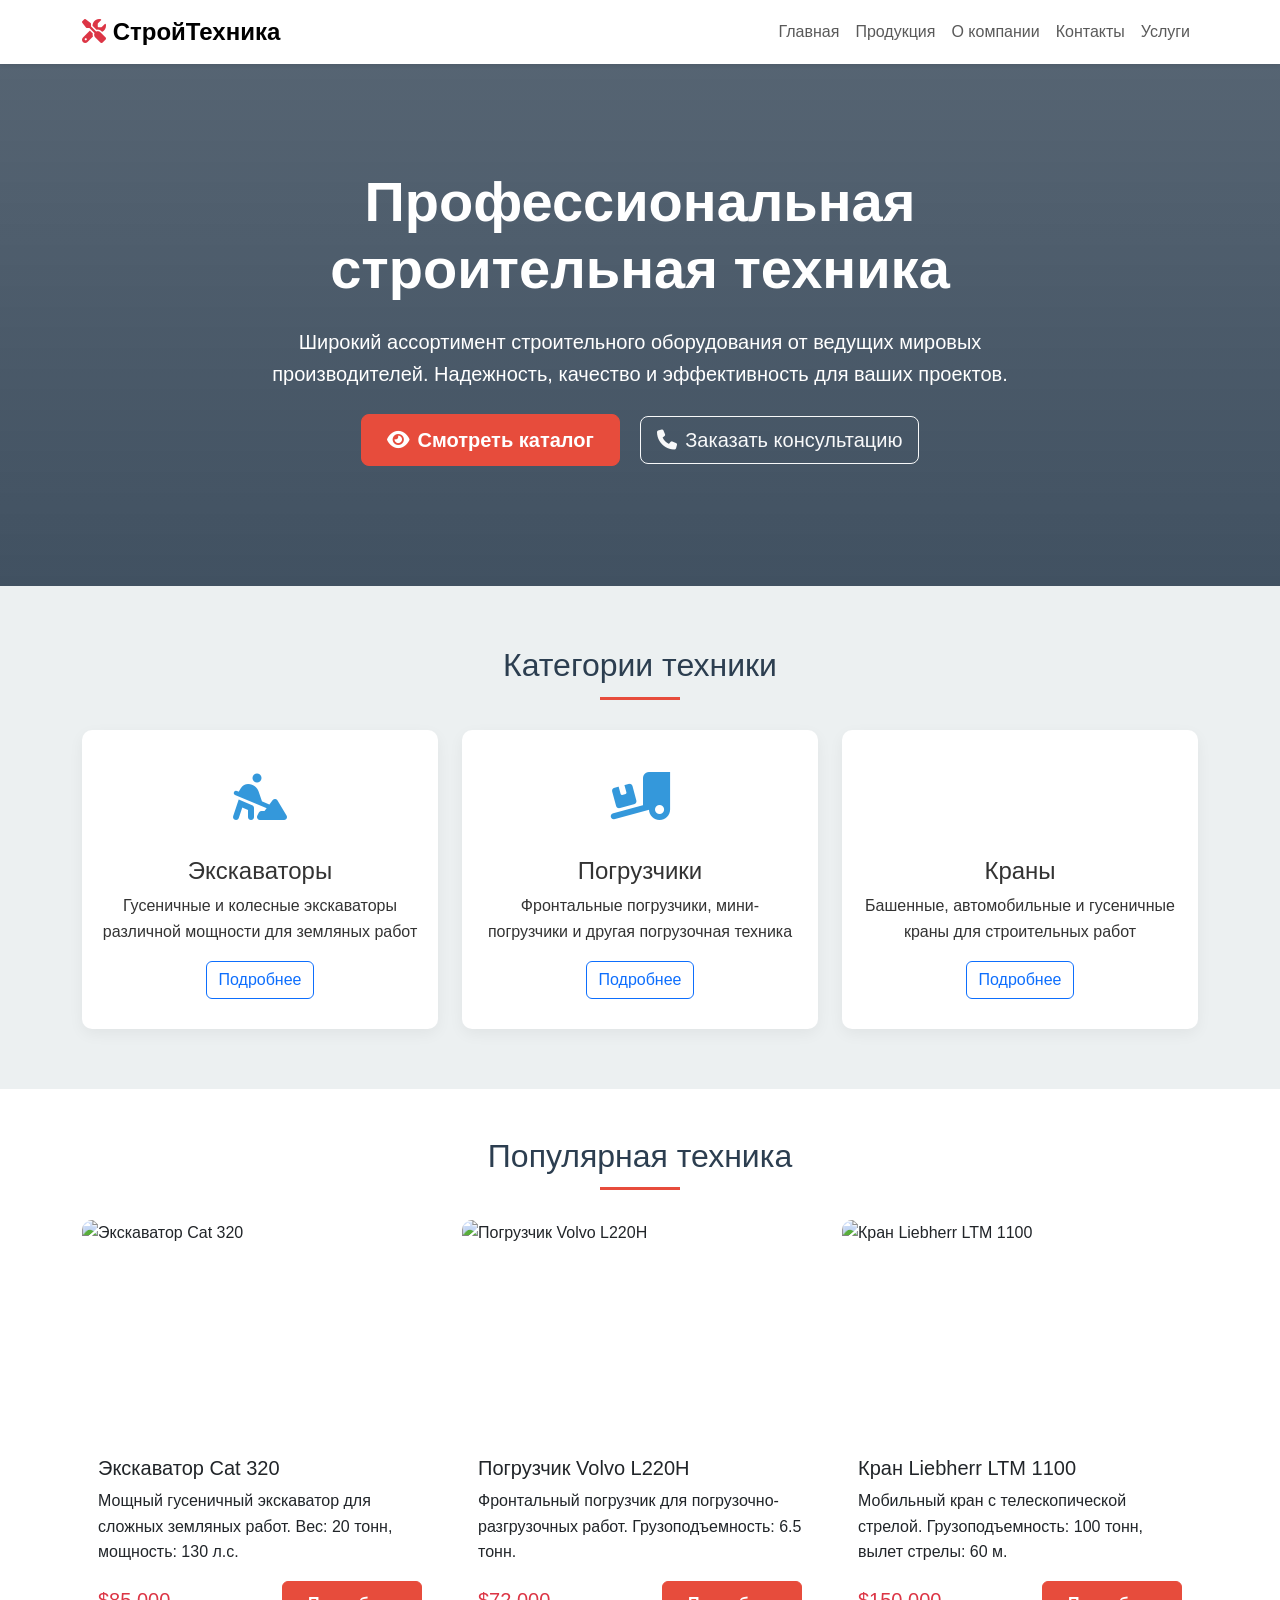
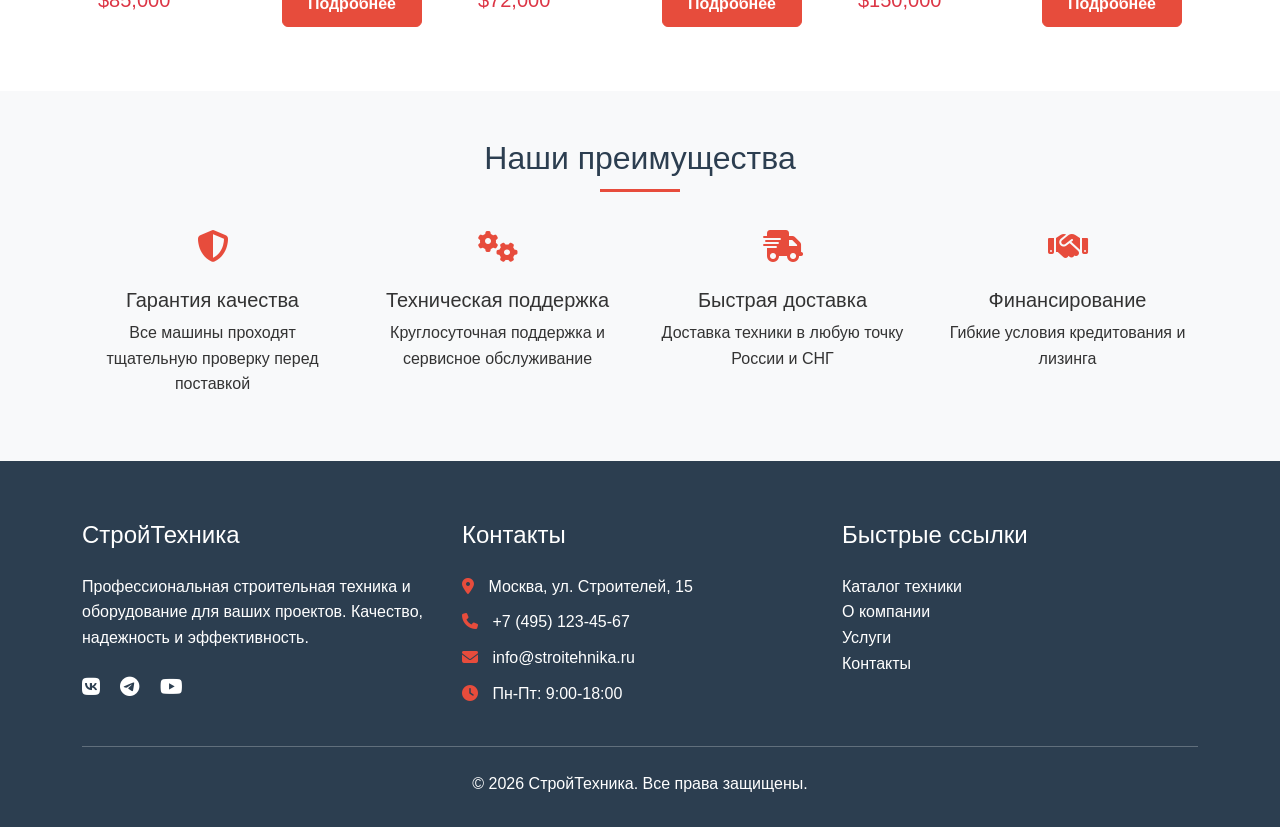
==== index.html @ 3f27ba3b "初始提交: 俄语工程机械展示网站" ====
<!DOCTYPE html>
<html lang="ru">
<head>
    <meta charset="UTF-8">
    <meta name="viewport" content="width=device-width, initial-scale=1.0">
    <title>Строительная Техника - Оборудование для Строительства</title>
    <meta name="description" content="Профессиональная строительная техника: экскаваторы, погрузчики, краны и другое оборудование для строительных работ">
    <link href="https://cdn.jsdelivr.net/npm/bootstrap@5.3.0/dist/css/bootstrap.min.css" rel="stylesheet">
    <link rel="stylesheet" href="https://cdnjs.cloudflare.com/ajax/libs/font-awesome/6.4.0/css/all.min.css">
    <style>
        :root {
            --primary-color: #2c3e50;
            --secondary-color: #e74c3c;
            --accent-color: #3498db;
            --light-color: #ecf0f1;
            --dark-color: #2c3e50;
        }
        
        body {
            font-family: 'Segoe UI', Tahoma, Geneva, Verdana, sans-serif;
            color: #333;
            line-height: 1.6;
        }
        
        .navbar-brand {
            font-weight: 700;
            font-size: 1.5rem;
        }
        
        .hero-section {
            background: linear-gradient(rgba(44, 62, 80, 0.8), rgba(44, 62, 80, 0.9)), url('https://images.unsplash.com/photo-1504917595217-d4dc5ebe6122?ixlib=rb-4.0.3&auto=format&fit=crop&w=1950&q=80');
            background-size: cover;
            background-position: center;
            color: white;
            padding: 120px 0;
            text-align: center;
        }
        
        .section-title {
            color: var(--primary-color);
            position: relative;
            padding-bottom: 15px;
            margin-bottom: 30px;
            text-align: center;
        }
        
        .section-title:after {
            content: '';
            position: absolute;
            bottom: 0;
            left: 50%;
            transform: translateX(-50%);
            width: 80px;
            height: 3px;
            background-color: var(--secondary-color);
        }
        
        .product-card {
            border: none;
            border-radius: 10px;
            overflow: hidden;
            transition: transform 0.3s ease, box-shadow 0.3s ease;
            height: 100%;
        }
        
        .product-card:hover {
            transform: translateY(-10px);
            box-shadow: 0 10px 30px rgba(0, 0, 0, 0.15);
        }
        
        .product-card img {
            height: 220px;
            object-fit: cover;
        }
        
        .product-category {
            background-color: var(--light-color);
            padding: 60px 0;
        }
        
        .category-card {
            text-align: center;
            padding: 30px 20px;
            border-radius: 10px;
            background: white;
            box-shadow: 0 5px 15px rgba(0, 0, 0, 0.05);
            transition: all 0.3s ease;
            height: 100%;
        }
        
        .category-card:hover {
            transform: translateY(-5px);
            box-shadow: 0 10px 25px rgba(0, 0, 0, 0.1);
        }
        
        .category-icon {
            font-size: 3rem;
            color: var(--accent-color);
            margin-bottom: 20px;
        }
        
        .footer {
            background-color: var(--primary-color);
            color: white;
            padding: 60px 0 30px;
        }
        
        .contact-info li {
            margin-bottom: 10px;
        }
        
        .contact-info i {
            color: var(--secondary-color);
            margin-right: 10px;
        }
        
        .btn-primary {
            background-color: var(--secondary-color);
            border-color: var(--secondary-color);
            padding: 10px 25px;
            font-weight: 600;
            transition: all 0.3s ease;
        }
        
        .btn-primary:hover {
            background-color: #c0392b;
            border-color: #c0392b;
            transform: translateY(-2px);
        }
        
        .feature-icon {
            color: var(--secondary-color);
            font-size: 2rem;
            margin-bottom: 15px;
        }
        
        @media (max-width: 768px) {
            .hero-section {
                padding: 80px 0;
            }
            
            .hero-section h1 {
                font-size: 2rem;
            }
        }
    </style>
</head>
<body>
    <!-- Навигация -->
    <nav class="navbar navbar-expand-lg navbar-light bg-white shadow-sm fixed-top">
        <div class="container">
            <a class="navbar-brand" href="index.html">
                <i class="fas fa-tools text-danger"></i> СтройТехника
            </a>
            <button class="navbar-toggler" type="button" data-bs-toggle="collapse" data-bs-target="#navbarNav">
                <span class="navbar-toggler-icon"></span>
            </button>
            <div class="collapse navbar-collapse" id="navbarNav">
                <ul class="navbar-nav ms-auto">
                    <li class="nav-item">
                        <a class="nav-link active" href="index.html">Главная</a>
                    </li>
                    <li class="nav-item">
                        <a class="nav-link" href="products.html">Продукция</a>
                    </li>
                    <li class="nav-item">
                        <a class="nav-link" href="about.html">О компании</a>
                    </li>
                    <li class="nav-item">
                        <a class="nav-link" href="contact.html">Контакты</a>
                    </li>
                    <li class="nav-item">
                        <a class="nav-link" href="services.html">Услуги</a>
                    </li>
                </ul>
            </div>
        </div>
    </nav>

    <!-- Герой-секция -->
    <section class="hero-section mt-5">
        <div class="container">
            <div class="row">
                <div class="col-lg-8 mx-auto">
                    <h1 class="display-4 fw-bold mb-4">Профессиональная строительная техника</h1>
                    <p class="lead mb-4">Широкий ассортимент строительного оборудования от ведущих мировых производителей. Надежность, качество и эффективность для ваших проектов.</p>
                    <a href="products.html" class="btn btn-primary btn-lg me-3">
                        <i class="fas fa-eye me-2"></i>Смотреть каталог
                    </a>
                    <a href="contact.html" class="btn btn-outline-light btn-lg">
                        <i class="fas fa-phone me-2"></i>Заказать консультацию
                    </a>
                </div>
            </div>
        </div>
    </section>

    <!-- Категории техники -->
    <section class="product-category">
        <div class="container">
            <h2 class="section-title">Категории техники</h2>
            <div class="row g-4">
                <div class="col-md-4">
                    <div class="category-card">
                        <div class="category-icon">
                            <i class="fas fa-digging"></i>
                        </div>
                        <h4>Экскаваторы</h4>
                        <p>Гусеничные и колесные экскаваторы различной мощности для земляных работ</p>
                        <a href="products.html#excavators" class="btn btn-outline-primary">Подробнее</a>
                    </div>
                </div>
                <div class="col-md-4">
                    <div class="category-card">
                        <div class="category-icon">
                            <i class="fas fa-truck-loading"></i>
                        </div>
                        <h4>Погрузчики</h4>
                        <p>Фронтальные погрузчики, мини-погрузчики и другая погрузочная техника</p>
                        <a href="products.html#loaders" class="btn btn-outline-primary">Подробнее</a>
                    </div>
                </div>
                <div class="col-md-4">
                    <div class="category-card">
                        <div class="category-icon">
                            <i class="fas fa-crane"></i>
                        </div>
                        <h4>Краны</h4>
                        <p>Башенные, автомобильные и гусеничные краны для строительных работ</p>
                        <a href="products.html#cranes" class="btn btn-outline-primary">Подробнее</a>
                    </div>
                </div>
            </div>
        </div>
    </section>

    <!-- Популярная техника -->
    <section class="py-5">
        <div class="container">
            <h2 class="section-title">Популярная техника</h2>
            <div class="row g-4">
                <div class="col-md-4">
                    <div class="card product-card">
                        <img src="https://images.unsplash.com/photo-1570126646281-5ec88111777f?ixlib=rb-4.0.3&auto=format&fit=crop&w=800&q=80" class="card-img-top" alt="Экскаватор Cat 320">
                        <div class="card-body">
                            <h5 class="card-title">Экскаватор Cat 320</h5>
                            <p class="card-text">Мощный гусеничный экскаватор для сложных земляных работ. Вес: 20 тонн, мощность: 130 л.с.</p>
                            <div class="d-flex justify-content-between align-items-center">
                                <span class="h5 text-danger">$85,000</span>
                                <a href="product-detail.html?id=1" class="btn btn-primary">Подробнее</a>
                            </div>
                        </div>
                    </div>
                </div>
                <div class="col-md-4">
                    <div class="card product-card">
                        <img src="https://images.unsplash.com/photo-1566576912321-d58ddd7a6088?ixlib=rb-4.0.3&auto=format&fit=crop&w=800&q=80" class="card-img-top" alt="Погрузчик Volvo L220H">
                        <div class="card-body">
                            <h5 class="card-title">Погрузчик Volvo L220H</h5>
                            <p class="card-text">Фронтальный погрузчик для погрузочно-разгрузочных работ. Грузоподъемность: 6.5 тонн.</p>
                            <div class="d-flex justify-content-between align-items-center">
                                <span class="h5 text-danger">$72,000</span>
                                <a href="product-detail.html?id=2" class="btn btn-primary">Подробнее</a>
                            </div>
                        </div>
                    </div>
                </div>
                <div class="col-md-4">
                    <div class="card product-card">
                        <img src="https://images.unsplash.com/photo-1541888946425-d81bb19240f5?ixlib=rb-4.0.3&auto=format&fit=crop&w=800&q=80" class="card-img-top" alt="Кран Liebherr LTM 1100">
                        <div class="card-body">
                            <h5 class="card-title">Кран Liebherr LTM 1100</h5>
                            <p class="card-text">Мобильный кран с телескопической стрелой. Грузоподъемность: 100 тонн, вылет стрелы: 60 м.</p>
                            <div class="d-flex justify-content-between align-items-center">
                                <span class="h5 text-danger">$150,000</span>
                                <a href="product-detail.html?id=3" class="btn btn-primary">Подробнее</a>
                            </div>
                        </div>
                    </div>
                </div>
            </div>
        </div>
    </section>

    <!-- Преимущества -->
    <section class="py-5 bg-light">
        <div class="container">
            <h2 class="section-title">Наши преимущества</h2>
            <div class="row g-4">
                <div class="col-md-3 text-center">
                    <div class="feature-icon">
                        <i class="fas fa-shield-alt"></i>
                    </div>
                    <h5>Гарантия качества</h5>
                    <p>Все машины проходят тщательную проверку перед поставкой</p>
                </div>
                <div class="col-md-3 text-center">
                    <div class="feature-icon">
                        <i class="fas fa-cogs"></i>
                    </div>
                    <h5>Техническая поддержка</h5>
                    <p>Круглосуточная поддержка и сервисное обслуживание</p>
                </div>
                <div class="col-md-3 text-center">
                    <div class="feature-icon">
                        <i class="fas fa-shipping-fast"></i>
                    </div>
                    <h5>Быстрая доставка</h5>
                    <p>Доставка техники в любую точку России и СНГ</p>
                </div>
                <div class="col-md-3 text-center">
                    <div class="feature-icon">
                        <i class="fas fa-handshake"></i>
                    </div>
                    <h5>Финансирование</h5>
                    <p>Гибкие условия кредитования и лизинга</p>
                </div>
            </div>
        </div>
    </section>

    <!-- Футер -->
    <footer class="footer">
        <div class="container">
            <div class="row">
                <div class="col-md-4">
                    <h4 class="mb-4">СтройТехника</h4>
                    <p>Профессиональная строительная техника и оборудование для ваших проектов. Качество, надежность и эффективность.</p>
                    <div class="mt-4">
                        <a href="#" class="text-white me-3"><i class="fab fa-vk fa-lg"></i></a>
                        <a href="#" class="text-white me-3"><i class="fab fa-telegram fa-lg"></i></a>
                        <a href="#" class="text-white"><i class="fab fa-youtube fa-lg"></i></a>
                    </div>
                </div>
                <div class="col-md-4">
                    <h4 class="mb-4">Контакты</h4>
                    <ul class="list-unstyled contact-info">
                        <li><i class="fas fa-map-marker-alt"></i> Москва, ул. Строителей, 15</li>
                        <li><i class="fas fa-phone"></i> +7 (495) 123-45-67</li>
                        <li><i class="fas fa-envelope"></i> info@stroitehnika.ru</li>
                        <li><i class="fas fa-clock"></i> Пн-Пт: 9:00-18:00</li>
                    </ul>
                </div>
                <div class="col-md-4">
                    <h4 class="mb-4">Быстрые ссылки</h4>
                    <ul class="list-unstyled">
                        <li><a href="products.html" class="text-white text-decoration-none">Каталог техники</a></li>
                        <li><a href="about.html" class="text-white text-decoration-none">О компании</a></li>
                        <li><a href="services.html" class="text-white text-decoration-none">Услуги</a></li>
                        <li><a href="contact.html" class="text-white text-decoration-none">Контакты</a></li>
                    </ul>
                </div>
            </div>
            <hr class="my-4 bg-light">
            <div class="row">
                <div class="col-md-12 text-center">
                    <p class="mb-0">&copy; 2026 СтройТехника. Все права защищены.</p>
                </div>
            </div>
        </div>
    </footer>

    <script src="https://cdn.jsdelivr.net/npm/bootstrap@5.3.0/dist/js/bootstrap.bundle.min.js"></script>
    <script src="js/products.js"></script>
    <script src="js/form-validation.js"></script>
    <script src="js/image-gallery.js"></script>
    <script src="script.js"></script>
    <script>
        // Простая функция для отслеживания кликов
        document.querySelectorAll('.product-card .btn').forEach(button => {
            button.addEventListener('click', function(e) {
                const productName = this.closest('.card').querySelector('.card-title').textContent;
                console.log(`Пользователь заинтересовался: ${productName}`);
            });
        });
        
        // Активация навигации при прокрутке
        window.addEventListener('scroll', function() {
            const navbar = document.querySelector('.navbar');
            if (window.scrollY > 100) {
                navbar.classList.add('shadow');
            } else {
                navbar.classList.remove('shadow');
            }
        });
    </script>
</body>
</html>
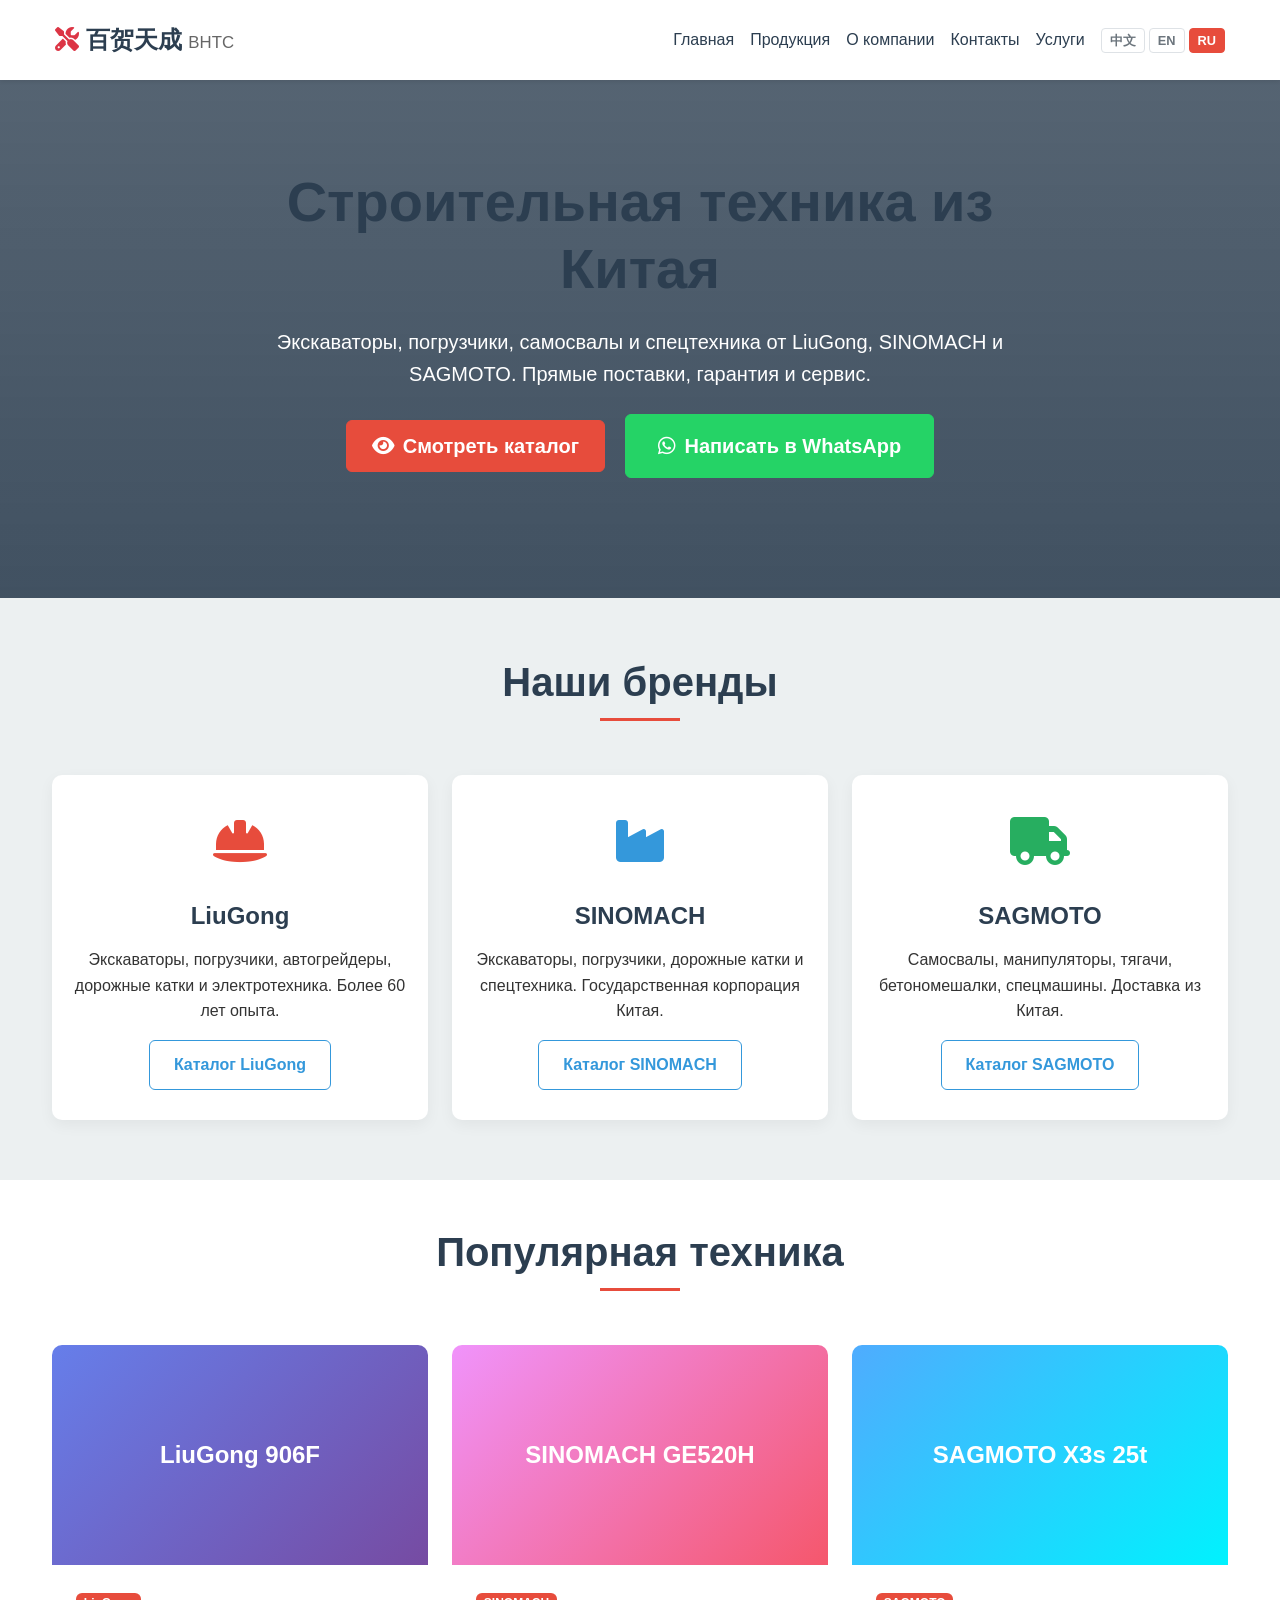
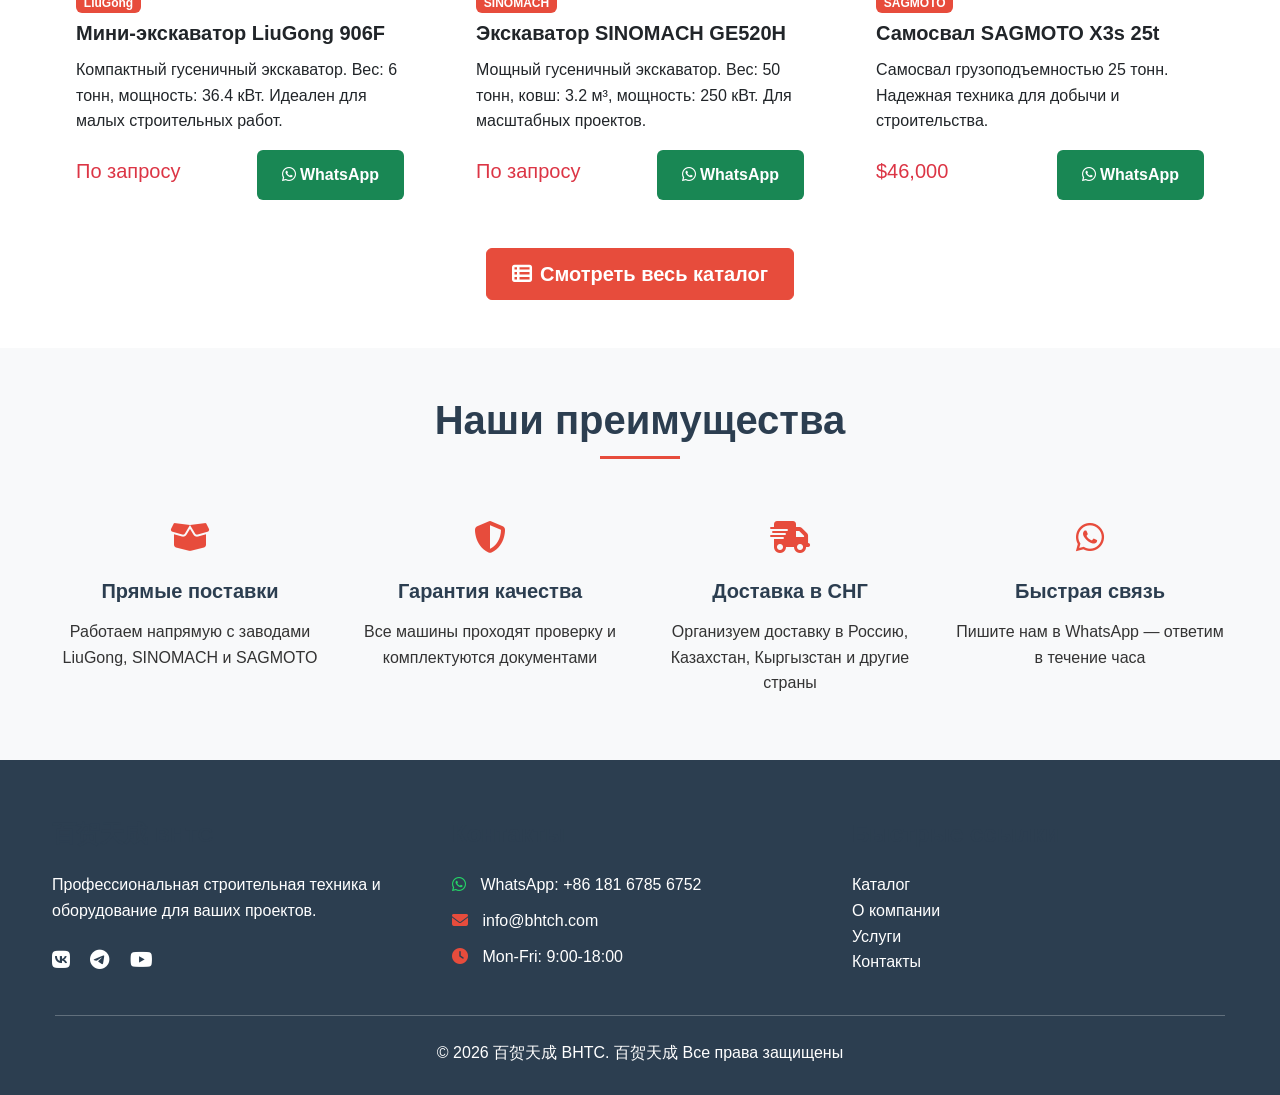
==== commit 60a04d40: "feat: 完善三语切换、域名更新、产品图片及管理系统" ====
--- a/index.html
+++ b/index.html
@@ -3,10 +3,11 @@
 <head>
     <meta charset="UTF-8">
     <meta name="viewport" content="width=device-width, initial-scale=1.0">
-    <title>Строительная Техника - Оборудование для Строительства</title>
-    <meta name="description" content="Профессиональная строительная техника: экскаваторы, погрузчики, краны и другое оборудование для строительных работ">
+    <title>BHTC 百贺天成 - Construction Machinery</title>
+    <meta name="description" content="Professional construction machinery: excavators, loaders, dump trucks from LiuGong, SINOMACH, SAGMOTO">
     <link href="https://cdn.jsdelivr.net/npm/bootstrap@5.3.0/dist/css/bootstrap.min.css" rel="stylesheet">
     <link rel="stylesheet" href="https://cdnjs.cloudflare.com/ajax/libs/font-awesome/6.4.0/css/all.min.css">
+    <link rel="stylesheet" href="style.css">
     <style>
         :root {
             --primary-color: #2c3e50;
@@ -143,6 +144,27 @@
                 font-size: 2rem;
             }
         }
+
+        /* 语言切换按钮 */
+        .lang-switcher .lang-btn {
+            border: 1px solid #dee2e6;
+            border-radius: 4px;
+            background: transparent;
+            color: #6c757d;
+            font-size: 0.8rem;
+            font-weight: 600;
+            padding: 2px 8px;
+            transition: all 0.2s;
+        }
+        .lang-switcher .lang-btn:hover {
+            border-color: var(--secondary-color);
+            color: var(--secondary-color);
+        }
+        .lang-switcher .lang-btn.active {
+            background: var(--secondary-color);
+            border-color: var(--secondary-color);
+            color: white;
+        }
     </style>
 </head>
 <body>
@@ -150,27 +172,30 @@
     <nav class="navbar navbar-expand-lg navbar-light bg-white shadow-sm fixed-top">
         <div class="container">
             <a class="navbar-brand" href="index.html">
-                <i class="fas fa-tools text-danger"></i> СтройТехника
+                <i class="fas fa-tools text-danger"></i> 百贺天成 <small class="text-muted fw-normal" style="font-size:0.7em;">BHTC</small>
             </a>
             <button class="navbar-toggler" type="button" data-bs-toggle="collapse" data-bs-target="#navbarNav">
                 <span class="navbar-toggler-icon"></span>
             </button>
             <div class="collapse navbar-collapse" id="navbarNav">
-                <ul class="navbar-nav ms-auto">
+                <ul class="navbar-nav ms-auto align-items-center">
                     <li class="nav-item">
-                        <a class="nav-link active" href="index.html">Главная</a>
+                        <a class="nav-link active" href="index.html" data-i18n="nav.home">Главная</a>
                     </li>
                     <li class="nav-item">
-                        <a class="nav-link" href="products.html">Продукция</a>
+                        <a class="nav-link" href="products.html" data-i18n="nav.products">Продукция</a>
                     </li>
                     <li class="nav-item">
-                        <a class="nav-link" href="about.html">О компании</a>
+                        <a class="nav-link" href="about.html" data-i18n="nav.about">О компании</a>
                     </li>
                     <li class="nav-item">
-                        <a class="nav-link" href="contact.html">Контакты</a>
+                        <a class="nav-link" href="contact.html" data-i18n="nav.contact">Контакты</a>
                     </li>
                     <li class="nav-item">
-                        <a class="nav-link" href="services.html">Услуги</a>
+                        <a class="nav-link" href="services.html" data-i18n="nav.services">Услуги</a>
+                    </li>
+                    <li class="nav-item ms-lg-2">
+                        <div class="lang-switcher d-flex gap-1"></div>
                     </li>
                 </ul>
             </div>
@@ -182,52 +207,52 @@
         <div class="container">
             <div class="row">
                 <div class="col-lg-8 mx-auto">
-                    <h1 class="display-4 fw-bold mb-4">Профессиональная строительная техника</h1>
-                    <p class="lead mb-4">Широкий ассортимент строительного оборудования от ведущих мировых производителей. Надежность, качество и эффективность для ваших проектов.</p>
+                    <h1 class="display-4 fw-bold mb-4" data-i18n="hero.title">Строительная техника из Китая</h1>
+                    <p class="lead mb-4" data-i18n="hero.subtitle">Экскаваторы, погрузчики, самосвалы и спецтехника от LiuGong, SINOMACH и SAGMOTO. Прямые поставки, гарантия и сервис.</p>
                     <a href="products.html" class="btn btn-primary btn-lg me-3">
-                        <i class="fas fa-eye me-2"></i>Смотреть каталог
+                        <i class="fas fa-eye me-2"></i><span data-i18n="hero.catalog">Смотреть каталог</span>
                     </a>
-                    <a href="contact.html" class="btn btn-outline-light btn-lg">
-                        <i class="fas fa-phone me-2"></i>Заказать консультацию
+                    <a href="https://wa.me/8618167856752?text=%D0%97%D0%B4%D1%80%D0%B0%D0%B2%D1%81%D1%82%D0%B2%D1%83%D0%B9%D1%82%D0%B5!%20%D0%A5%D0%BE%D1%87%D1%83%20%D0%BF%D0%BE%D0%BB%D1%83%D1%87%D0%B8%D1%82%D1%8C%20%D0%BA%D0%BE%D0%BD%D1%81%D1%83%D0%BB%D1%8C%D1%82%D0%B0%D1%86%D0%B8%D1%8E%20%D0%BF%D0%BE%20%D1%81%D1%82%D1%80%D0%BE%D0%B8%D1%82%D0%B5%D0%BB%D1%8C%D0%BD%D0%BE%D0%B9%20%D1%82%D0%B5%D1%85%D0%BD%D0%B8%D0%BA%D0%B5" target="_blank" class="btn btn-lg" style="background-color:#25D366;border-color:#25D366;color:white;">
+                        <i class="fab fa-whatsapp me-2"></i><span data-i18n="hero.whatsapp">Написать в WhatsApp</span>
                     </a>
                 </div>
             </div>
         </div>
     </section>
 
-    <!-- Категории техники -->
+    <!-- Бренды-партнеры -->
     <section class="product-category">
         <div class="container">
-            <h2 class="section-title">Категории техники</h2>
+            <h2 class="section-title" data-i18n="brands.title">Наши бренды</h2>
             <div class="row g-4">
                 <div class="col-md-4">
                     <div class="category-card">
-                        <div class="category-icon">
-                            <i class="fas fa-digging"></i>
-                        </div>
-                        <h4>Экскаваторы</h4>
-                        <p>Гусеничные и колесные экскаваторы различной мощности для земляных работ</p>
-                        <a href="products.html#excavators" class="btn btn-outline-primary">Подробнее</a>
+                        <div class="category-icon" style="color: #e74c3c;">
+                            <i class="fas fa-hard-hat"></i>
+                        </div>
+                        <h4>LiuGong</h4>
+                        <p data-i18n="brands.liugong">Экскаваторы, погрузчики, автогрейдеры, дорожные катки и электротехника. Более 60 лет опыта.</p>
+                        <a href="products.html#liugong" class="btn btn-outline-primary" data-i18n="brands.liugong.btn">Каталог LiuGong</a>
                     </div>
                 </div>
                 <div class="col-md-4">
                     <div class="category-card">
-                        <div class="category-icon">
-                            <i class="fas fa-truck-loading"></i>
-                        </div>
-                        <h4>Погрузчики</h4>
-                        <p>Фронтальные погрузчики, мини-погрузчики и другая погрузочная техника</p>
-                        <a href="products.html#loaders" class="btn btn-outline-primary">Подробнее</a>
+                        <div class="category-icon" style="color: #3498db;">
+                            <i class="fas fa-industry"></i>
+                        </div>
+                        <h4>SINOMACH</h4>
+                        <p data-i18n="brands.sinomach">Экскаваторы, погрузчики, дорожные катки и спецтехника. Государственная корпорация Китая.</p>
+                        <a href="products.html#sinomach" class="btn btn-outline-primary" data-i18n="brands.sinomach.btn">Каталог SINOMACH</a>
                     </div>
                 </div>
                 <div class="col-md-4">
                     <div class="category-card">
-                        <div class="category-icon">
-                            <i class="fas fa-crane"></i>
-                        </div>
-                        <h4>Краны</h4>
-                        <p>Башенные, автомобильные и гусеничные краны для строительных работ</p>
-                        <a href="products.html#cranes" class="btn btn-outline-primary">Подробнее</a>
+                        <div class="category-icon" style="color: #27ae60;">
+                            <i class="fas fa-truck"></i>
+                        </div>
+                        <h4>SAGMOTO</h4>
+                        <p data-i18n="brands.sagmoto">Самосвалы, манипуляторы, тягачи, бетономешалки, спецмашины. Доставка из Китая.</p>
+                        <a href="products.html#sagmoto" class="btn btn-outline-primary" data-i18n="brands.sagmoto.btn">Каталог SAGMOTO</a>
                     </div>
                 </div>
             </div>
@@ -237,47 +262,67 @@
     <!-- Популярная техника -->
     <section class="py-5">
         <div class="container">
-            <h2 class="section-title">Популярная техника</h2>
+            <h2 class="section-title" data-i18n="popular.title">Популярная техника</h2>
             <div class="row g-4">
                 <div class="col-md-4">
                     <div class="card product-card">
-                        <img src="https://images.unsplash.com/photo-1570126646281-5ec88111777f?ixlib=rb-4.0.3&auto=format&fit=crop&w=800&q=80" class="card-img-top" alt="Экскаватор Cat 320">
+                        <div style="height:220px;background:linear-gradient(135deg,#667eea,#764ba2);display:flex;align-items:center;justify-content:center;">
+                            <span style="color:white;font-size:1.5rem;font-weight:bold;">LiuGong 906F</span>
+                        </div>
                         <div class="card-body">
-                            <h5 class="card-title">Экскаватор Cat 320</h5>
-                            <p class="card-text">Мощный гусеничный экскаватор для сложных земляных работ. Вес: 20 тонн, мощность: 130 л.с.</p>
+                            <span class="badge bg-secondary mb-2">LiuGong</span>
+                            <h5 class="card-title">Мини-экскаватор LiuGong 906F</h5>
+                            <p class="card-text">Компактный гусеничный экскаватор. Вес: 6 тонн, мощность: 36.4 кВт. Идеален для малых строительных работ.</p>
                             <div class="d-flex justify-content-between align-items-center">
-                                <span class="h5 text-danger">$85,000</span>
-                                <a href="product-detail.html?id=1" class="btn btn-primary">Подробнее</a>
+                                <span class="h5 text-danger">По запросу</span>
+                                <a href="https://wa.me/8618167856752?text=%D0%97%D0%B4%D1%80%D0%B0%D0%B2%D1%81%D1%82%D0%B2%D1%83%D0%B9%D1%82%D0%B5!%20%D0%98%D0%BD%D1%82%D0%B5%D1%80%D0%B5%D1%81%D1%83%D0%B5%D1%82%D1%81%D1%8F%20LiuGong%20906F%20%D0%9C%D0%B8%D0%BD%D0%B8-%D1%8D%D0%BA%D1%81%D0%BA%D0%B0%D0%B2%D0%B0%D1%82%D0%BE%D1%80" target="_blank" class="btn btn-success">
+                                    <i class="fab fa-whatsapp me-1"></i>WhatsApp
+                                </a>
                             </div>
                         </div>
                     </div>
                 </div>
                 <div class="col-md-4">
                     <div class="card product-card">
-                        <img src="https://images.unsplash.com/photo-1566576912321-d58ddd7a6088?ixlib=rb-4.0.3&auto=format&fit=crop&w=800&q=80" class="card-img-top" alt="Погрузчик Volvo L220H">
+                        <div style="height:220px;background:linear-gradient(135deg,#f093fb,#f5576c);display:flex;align-items:center;justify-content:center;">
+                            <span style="color:white;font-size:1.5rem;font-weight:bold;">SINOMACH GE520H</span>
+                        </div>
                         <div class="card-body">
-                            <h5 class="card-title">Погрузчик Volvo L220H</h5>
-                            <p class="card-text">Фронтальный погрузчик для погрузочно-разгрузочных работ. Грузоподъемность: 6.5 тонн.</p>
+                            <span class="badge bg-secondary mb-2">SINOMACH</span>
+                            <h5 class="card-title">Экскаватор SINOMACH GE520H</h5>
+                            <p class="card-text">Мощный гусеничный экскаватор. Вес: 50 тонн, ковш: 3.2 м³, мощность: 250 кВт. Для масштабных проектов.</p>
                             <div class="d-flex justify-content-between align-items-center">
-                                <span class="h5 text-danger">$72,000</span>
-                                <a href="product-detail.html?id=2" class="btn btn-primary">Подробнее</a>
+                                <span class="h5 text-danger">По запросу</span>
+                                <a href="https://wa.me/8618167856752?text=%D0%97%D0%B4%D1%80%D0%B0%D0%B2%D1%81%D1%82%D0%B2%D1%83%D0%B9%D1%82%D0%B5!%20%D0%98%D0%BD%D1%82%D0%B5%D1%80%D0%B5%D1%81%D1%83%D0%B5%D1%82%D1%81%D1%8F%20SINOMACH%20GE520H%20%D0%AD%D0%BA%D1%81%D0%BA%D0%B0%D0%B2%D0%B0%D1%82%D0%BE%D1%80" target="_blank" class="btn btn-success">
+                                    <i class="fab fa-whatsapp me-1"></i>WhatsApp
+                                </a>
                             </div>
                         </div>
                     </div>
                 </div>
                 <div class="col-md-4">
                     <div class="card product-card">
-                        <img src="https://images.unsplash.com/photo-1541888946425-d81bb19240f5?ixlib=rb-4.0.3&auto=format&fit=crop&w=800&q=80" class="card-img-top" alt="Кран Liebherr LTM 1100">
+                        <div style="height:220px;background:linear-gradient(135deg,#4facfe,#00f2fe);display:flex;align-items:center;justify-content:center;">
+                            <span style="color:white;font-size:1.5rem;font-weight:bold;">SAGMOTO X3s 25t</span>
+                        </div>
                         <div class="card-body">
-                            <h5 class="card-title">Кран Liebherr LTM 1100</h5>
-                            <p class="card-text">Мобильный кран с телескопической стрелой. Грузоподъемность: 100 тонн, вылет стрелы: 60 м.</p>
+                            <span class="badge bg-secondary mb-2">SAGMOTO</span>
+                            <h5 class="card-title">Самосвал SAGMOTO X3s 25t</h5>
+                            <p class="card-text">Самосвал грузоподъемностью 25 тонн. Надежная техника для добычи и строительства.</p>
                             <div class="d-flex justify-content-between align-items-center">
-                                <span class="h5 text-danger">$150,000</span>
-                                <a href="product-detail.html?id=3" class="btn btn-primary">Подробнее</a>
+                                <span class="h5 text-danger">$46,000</span>
+                                <a href="https://wa.me/8618167856752?text=%D0%97%D0%B4%D1%80%D0%B0%D0%B2%D1%81%D1%82%D0%B2%D1%83%D0%B9%D1%82%D0%B5!%20%D0%98%D0%BD%D1%82%D0%B5%D1%80%D0%B5%D1%81%D1%83%D0%B5%D1%82%D1%81%D1%8F%20SAGMOTO%20X3s%2025t%20%D0%A1%D0%B0%D0%BC%D0%BE%D1%81%D0%B2%D0%B0%D0%BB%20($46,000)" target="_blank" class="btn btn-success">
+                                    <i class="fab fa-whatsapp me-1"></i>WhatsApp
+                                </a>
                             </div>
                         </div>
                     </div>
                 </div>
+            </div>
+            <div class="text-center mt-4">
+                <a href="products.html" class="btn btn-primary btn-lg">
+                    <i class="fas fa-th-list me-2"></i><span data-i18n="popular.viewall">Смотреть весь каталог (56 единиц)</span>
+                </a>
             </div>
         </div>
     </section>
@@ -285,35 +330,35 @@
     <!-- Преимущества -->
     <section class="py-5 bg-light">
         <div class="container">
-            <h2 class="section-title">Наши преимущества</h2>
+            <h2 class="section-title" data-i18n="advantages.title">Наши преимущества</h2>
             <div class="row g-4">
                 <div class="col-md-3 text-center">
                     <div class="feature-icon">
-                        <i class="fas fa-shield-alt"></i>
-                    </div>
-                    <h5>Гарантия качества</h5>
-                    <p>Все машины проходят тщательную проверку перед поставкой</p>
+                        <i class="fas fa-box-open"></i>
+                    </div>
+                    <h5 data-i18n="advantages.direct">Прямые поставки</h5>
+                    <p data-i18n="advantages.direct.desc">Работаем напрямую с заводами LiuGong, SINOMACH и SAGMOTO</p>
                 </div>
                 <div class="col-md-3 text-center">
                     <div class="feature-icon">
-                        <i class="fas fa-cogs"></i>
-                    </div>
-                    <h5>Техническая поддержка</h5>
-                    <p>Круглосуточная поддержка и сервисное обслуживание</p>
+                        <i class="fas fa-shield-alt"></i>
+                    </div>
+                    <h5 data-i18n="advantages.quality">Гарантия качества</h5>
+                    <p data-i18n="advantages.quality.desc">Все машины проходят проверку и комплектуются документами</p>
                 </div>
                 <div class="col-md-3 text-center">
                     <div class="feature-icon">
                         <i class="fas fa-shipping-fast"></i>
                     </div>
-                    <h5>Быстрая доставка</h5>
-                    <p>Доставка техники в любую точку России и СНГ</p>
+                    <h5 data-i18n="advantages.delivery">Доставка в СНГ</h5>
+                    <p data-i18n="advantages.delivery.desc">Организуем доставку в Россию, Казахстан, Кыргызстан и другие страны</p>
                 </div>
                 <div class="col-md-3 text-center">
                     <div class="feature-icon">
-                        <i class="fas fa-handshake"></i>
-                    </div>
-                    <h5>Финансирование</h5>
-                    <p>Гибкие условия кредитования и лизинга</p>
+                        <i class="fab fa-whatsapp"></i>
+                    </div>
+                    <h5 data-i18n="advantages.fast">Быстрая связь</h5>
+                    <p data-i18n="advantages.fast.desc">Пишите нам в WhatsApp — ответим в течение часа</p>
                 </div>
             </div>
         </div>
@@ -324,8 +369,8 @@
         <div class="container">
             <div class="row">
                 <div class="col-md-4">
-                    <h4 class="mb-4">СтройТехника</h4>
-                    <p>Профессиональная строительная техника и оборудование для ваших проектов. Качество, надежность и эффективность.</p>
+                    <h4 class="mb-4">百贺天成 <small>BHTC</small></h4>
+                    <p data-i18n="footer.desc">Профессиональная строительная техника и оборудование для ваших проектов. Качество, надежность и эффективность.</p>
                     <div class="mt-4">
                         <a href="#" class="text-white me-3"><i class="fab fa-vk fa-lg"></i></a>
                         <a href="#" class="text-white me-3"><i class="fab fa-telegram fa-lg"></i></a>
@@ -333,34 +378,34 @@
                     </div>
                 </div>
                 <div class="col-md-4">
-                    <h4 class="mb-4">Контакты</h4>
+                    <h4 class="mb-4" data-i18n="footer.contacts">Контакты</h4>
                     <ul class="list-unstyled contact-info">
-                        <li><i class="fas fa-map-marker-alt"></i> Москва, ул. Строителей, 15</li>
-                        <li><i class="fas fa-phone"></i> +7 (495) 123-45-67</li>
-                        <li><i class="fas fa-envelope"></i> info@stroitehnika.ru</li>
-                        <li><i class="fas fa-clock"></i> Пн-Пт: 9:00-18:00</li>
+                        <li><i class="fab fa-whatsapp" style="color:#25D366;"></i> <a href="https://wa.me/8618167856752" target="_blank" class="text-white text-decoration-none">WhatsApp: +86 181 6785 6752</a></li>
+                        <li><i class="fas fa-envelope"></i> info@bhtch.com</li>
+                        <li><i class="fas fa-clock"></i> Mon-Fri: 9:00-18:00</li>
                     </ul>
                 </div>
                 <div class="col-md-4">
-                    <h4 class="mb-4">Быстрые ссылки</h4>
+                    <h4 class="mb-4" data-i18n="footer.links">Быстрые ссылки</h4>
                     <ul class="list-unstyled">
-                        <li><a href="products.html" class="text-white text-decoration-none">Каталог техники</a></li>
-                        <li><a href="about.html" class="text-white text-decoration-none">О компании</a></li>
-                        <li><a href="services.html" class="text-white text-decoration-none">Услуги</a></li>
-                        <li><a href="contact.html" class="text-white text-decoration-none">Контакты</a></li>
+                        <li><a href="products.html" class="text-white text-decoration-none" data-i18n="footer.catalog">Каталог</a></li>
+                        <li><a href="about.html" class="text-white text-decoration-none" data-i18n="footer.about">О компании</a></li>
+                        <li><a href="services.html" class="text-white text-decoration-none" data-i18n="nav.services">Услуги</a></li>
+                        <li><a href="contact.html" class="text-white text-decoration-none" data-i18n="footer.contact">Контакты</a></li>
                     </ul>
                 </div>
             </div>
             <hr class="my-4 bg-light">
             <div class="row">
                 <div class="col-md-12 text-center">
-                    <p class="mb-0">&copy; 2026 СтройТехника. Все права защищены.</p>
+                    <p class="mb-0">&copy; 2026 百贺天成 BHTC. <span data-i18n="footer.copyright">Все права защищены.</span></p>
                 </div>
             </div>
         </div>
     </footer>
 
     <script src="https://cdn.jsdelivr.net/npm/bootstrap@5.3.0/dist/js/bootstrap.bundle.min.js"></script>
+    <script src="js/i18n.js"></script>
     <script src="js/products.js"></script>
     <script src="js/form-validation.js"></script>
     <script src="js/image-gallery.js"></script>
--- a/style.css
+++ b/style.css
@@ -0,0 +1,800 @@
+/* Основные стили для сайта СтройТехника */
+
+:root {
+    --primary-color: #2c3e50;
+    --secondary-color: #e74c3c;
+    --accent-color: #3498db;
+    --light-color: #ecf0f1;
+    --dark-color: #2c3e50;
+    --text-color: #333;
+    --text-light: #666;
+    --border-color: #dee2e6;
+    --shadow: 0 5px 15px rgba(0, 0, 0, 0.08);
+    --transition: all 0.3s ease;
+}
+
+/* Общие стили */
+* {
+    margin: 0;
+    padding: 0;
+    box-sizing: border-box;
+}
+
+body {
+    font-family: 'Segoe UI', Tahoma, Geneva, Verdana, sans-serif;
+    color: var(--text-color);
+    line-height: 1.6;
+    background-color: #fff;
+    overflow-x: hidden;
+}
+
+.container {
+    max-width: 1200px;
+    margin: 0 auto;
+    padding: 0 15px;
+}
+
+/* Типография */
+h1, h2, h3, h4, h5, h6 {
+    margin-bottom: 1rem;
+    font-weight: 700;
+    color: var(--primary-color);
+    line-height: 1.2;
+}
+
+h1 {
+    font-size: 3rem;
+}
+
+h2 {
+    font-size: 2.5rem;
+}
+
+h3 {
+    font-size: 2rem;
+}
+
+h4 {
+    font-size: 1.5rem;
+}
+
+h5 {
+    font-size: 1.25rem;
+}
+
+h6 {
+    font-size: 1rem;
+}
+
+p {
+    margin-bottom: 1rem;
+}
+
+.lead {
+    font-size: 1.25rem;
+    font-weight: 300;
+}
+
+.text-muted {
+    color: var(--text-light) !important;
+}
+
+/* Ссылки */
+a {
+    color: var(--accent-color);
+    text-decoration: none;
+    transition: var(--transition);
+}
+
+a:hover {
+    color: var(--secondary-color);
+}
+
+/* Кнопки */
+.btn {
+    display: inline-block;
+    font-weight: 600;
+    text-align: center;
+    white-space: nowrap;
+    vertical-align: middle;
+    user-select: none;
+    border: 1px solid transparent;
+    padding: 0.75rem 1.5rem;
+    font-size: 1rem;
+    line-height: 1.5;
+    border-radius: 0.375rem;
+    transition: var(--transition);
+    cursor: pointer;
+}
+
+.btn-primary {
+    color: #fff;
+    background-color: var(--secondary-color);
+    border-color: var(--secondary-color);
+}
+
+.btn-primary:hover {
+    background-color: #c0392b;
+    border-color: #c0392b;
+    transform: translateY(-2px);
+    box-shadow: var(--shadow);
+}
+
+.btn-outline-primary {
+    color: var(--accent-color);
+    border-color: var(--accent-color);
+    background-color: transparent;
+}
+
+.btn-outline-primary:hover {
+    color: #fff;
+    background-color: var(--accent-color);
+    border-color: var(--accent-color);
+    transform: translateY(-2px);
+    box-shadow: var(--shadow);
+}
+
+.btn-lg {
+    padding: 1rem 2rem;
+    font-size: 1.25rem;
+}
+
+.btn-sm {
+    padding: 0.5rem 1rem;
+    font-size: 0.875rem;
+}
+
+/* Карточки */
+.card {
+    position: relative;
+    display: flex;
+    flex-direction: column;
+    min-width: 0;
+    word-wrap: break-word;
+    background-color: #fff;
+    background-clip: border-box;
+    border: 1px solid var(--border-color);
+    border-radius: 0.5rem;
+    transition: var(--transition);
+}
+
+.card-body {
+    flex: 1 1 auto;
+    padding: 1.5rem;
+}
+
+.card-title {
+    margin-bottom: 0.75rem;
+}
+
+.card-text:last-child {
+    margin-bottom: 0;
+}
+
+.card-img-top {
+    width: 100%;
+    border-top-left-radius: calc(0.5rem - 1px);
+    border-top-right-radius: calc(0.5rem - 1px);
+}
+
+/* Навигация */
+.navbar {
+    padding: 1rem 0;
+    box-shadow: 0 2px 10px rgba(0, 0, 0, 0.1);
+}
+
+.navbar-brand {
+    font-size: 1.5rem;
+    font-weight: 700;
+    color: var(--primary-color);
+}
+
+.navbar-nav .nav-link {
+    padding: 0.5rem 1rem;
+    font-weight: 500;
+    color: var(--primary-color);
+}
+
+.navbar-nav .nav-link:hover,
+.navbar-nav .nav-link.active {
+    color: var(--secondary-color);
+}
+
+/* Формы */
+.form-control {
+    display: block;
+    width: 100%;
+    padding: 0.75rem 1rem;
+    font-size: 1rem;
+    line-height: 1.5;
+    color: var(--text-color);
+    background-color: #fff;
+    background-clip: padding-box;
+    border: 1px solid var(--border-color);
+    border-radius: 0.375rem;
+    transition: var(--transition);
+}
+
+.form-control:focus {
+    color: var(--text-color);
+    background-color: #fff;
+    border-color: var(--accent-color);
+    outline: 0;
+    box-shadow: 0 0 0 0.25rem rgba(52, 152, 219, 0.25);
+}
+
+.form-label {
+    margin-bottom: 0.5rem;
+    font-weight: 600;
+}
+
+.form-check-input {
+    margin-top: 0.3rem;
+    margin-right: 0.5rem;
+}
+
+/* Бейджи */
+.badge {
+    display: inline-block;
+    padding: 0.35em 0.65em;
+    font-size: 0.75em;
+    font-weight: 700;
+    line-height: 1;
+    text-align: center;
+    white-space: nowrap;
+    vertical-align: baseline;
+    border-radius: 0.375rem;
+}
+
+.bg-primary {
+    background-color: var(--primary-color) !important;
+}
+
+.bg-secondary {
+    background-color: var(--secondary-color) !important;
+}
+
+.bg-success {
+    background-color: #28a745 !important;
+}
+
+.bg-danger {
+    background-color: #dc3545 !important;
+}
+
+.bg-warning {
+    background-color: #ffc107 !important;
+}
+
+.bg-info {
+    background-color: #17a2b8 !important;
+}
+
+/* Утилиты */
+.text-center {
+    text-align: center;
+}
+
+.text-right {
+    text-align: right;
+}
+
+.text-left {
+    text-align: left;
+}
+
+.mt-1 { margin-top: 0.25rem; }
+.mt-2 { margin-top: 0.5rem; }
+.mt-3 { margin-top: 1rem; }
+.mt-4 { margin-top: 1.5rem; }
+.mt-5 { margin-top: 3rem; }
+
+.mb-1 { margin-bottom: 0.25rem; }
+.mb-2 { margin-bottom: 0.5rem; }
+.mb-3 { margin-bottom: 1rem; }
+.mb-4 { margin-bottom: 1.5rem; }
+.mb-5 { margin-bottom: 3rem; }
+
+.pt-1 { padding-top: 0.25rem; }
+.pt-2 { padding-top: 0.5rem; }
+.pt-3 { padding-top: 1rem; }
+.pt-4 { padding-top: 1.5rem; }
+.pt-5 { padding-top: 3rem; }
+
+.pb-1 { padding-bottom: 0.25rem; }
+.pb-2 { padding-bottom: 0.5rem; }
+.pb-3 { padding-bottom: 1rem; }
+.pb-4 { padding-bottom: 1.5rem; }
+.pb-5 { padding-bottom: 3rem; }
+
+/* Сетка */
+.row {
+    display: flex;
+    flex-wrap: wrap;
+    margin: 0 -15px;
+}
+
+.col {
+    flex: 1 0 0%;
+    padding: 0 15px;
+}
+
+/* Анимации */
+@keyframes fadeIn {
+    from {
+        opacity: 0;
+        transform: translateY(20px);
+    }
+    to {
+        opacity: 1;
+        transform: translateY(0);
+    }
+}
+
+.fade-in {
+    animation: fadeIn 0.6s ease-out;
+}
+
+@keyframes slideInLeft {
+    from {
+        opacity: 0;
+        transform: translateX(-30px);
+    }
+    to {
+        opacity: 1;
+        transform: translateX(0);
+    }
+}
+
+.slide-in-left {
+    animation: slideInLeft 0.6s ease-out;
+}
+
+@keyframes slideInRight {
+    from {
+        opacity: 0;
+        transform: translateX(30px);
+    }
+    to {
+        opacity: 1;
+        transform: translateX(0);
+    }
+}
+
+.slide-in-right {
+    animation: slideInRight 0.6s ease-out;
+}
+
+/* Медиа-запросы */
+@media (max-width: 768px) {
+    h1 {
+        font-size: 2.5rem;
+    }
+    
+    h2 {
+        font-size: 2rem;
+    }
+    
+    h3 {
+        font-size: 1.75rem;
+    }
+    
+    .container {
+        padding: 0 10px;
+    }
+    
+    .btn {
+        padding: 0.5rem 1rem;
+    }
+    
+    .btn-lg {
+        padding: 0.75rem 1.5rem;
+        font-size: 1rem;
+    }
+}
+
+@media (max-width: 576px) {
+    h1 {
+        font-size: 2rem;
+    }
+    
+    h2 {
+        font-size: 1.75rem;
+    }
+    
+    .lead {
+        font-size: 1rem;
+    }
+    
+    .navbar-brand {
+        font-size: 1.25rem;
+    }
+}
+
+/* Специфичные стили для компонентов */
+
+/* Хлебные крошки */
+.breadcrumb {
+    display: flex;
+    flex-wrap: wrap;
+    padding: 0.75rem 0;
+    margin-bottom: 1rem;
+    list-style: none;
+    background-color: transparent;
+}
+
+.breadcrumb-item + .breadcrumb-item::before {
+    content: ">";
+    padding: 0 0.5rem;
+    color: var(--text-light);
+}
+
+.breadcrumb-item.active {
+    color: var(--text-light);
+}
+
+/* Аккордеон FAQ */
+.faq-item {
+    margin-bottom: 1rem;
+    border: 1px solid var(--border-color);
+    border-radius: 0.5rem;
+    overflow: hidden;
+}
+
+.faq-question {
+    width: 100%;
+    padding: 1rem 1.5rem;
+    text-align: left;
+    background-color: var(--light-color);
+    border: none;
+    font-weight: 600;
+    cursor: pointer;
+    display: flex;
+    justify-content: space-between;
+    align-items: center;
+    transition: var(--transition);
+}
+
+.faq-question:hover {
+    background-color: #dde4e8;
+}
+
+.faq-answer {
+    padding: 0 1.5rem;
+    max-height: 0;
+    overflow: hidden;
+    transition: max-height 0.3s ease, padding 0.3s ease;
+}
+
+.faq-item.active .faq-answer {
+    padding: 1rem 1.5rem;
+    max-height: 500px;
+}
+
+.faq-item.active .faq-question i {
+    transform: rotate(180deg);
+}
+
+.faq-question i {
+    transition: transform 0.3s ease;
+}
+
+/* Таблицы */
+.table {
+    width: 100%;
+    margin-bottom: 1rem;
+    color: var(--text-color);
+    border-collapse: collapse;
+}
+
+.table th,
+.table td {
+    padding: 0.75rem;
+    vertical-align: top;
+    border-top: 1px solid var(--border-color);
+}
+
+.table thead th {
+    vertical-align: bottom;
+    border-bottom: 2px solid var(--border-color);
+    font-weight: 700;
+}
+
+.table tbody + tbody {
+    border-top: 2px solid var(--border-color);
+}
+
+/* Списки */
+.list-unstyled {
+    padding-left: 0;
+    list-style: none;
+}
+
+.list-inline {
+    padding-left: 0;
+    list-style: none;
+}
+
+.list-inline-item {
+    display: inline-block;
+}
+
+.list-inline-item:not(:last-child) {
+    margin-right: 0.5rem;
+}
+
+/* Модальные окна */
+.modal {
+    position: fixed;
+    top: 0;
+    left: 0;
+    z-index: 1050;
+    width: 100%;
+    height: 100%;
+    overflow: hidden;
+    outline: 0;
+    background-color: rgba(0, 0, 0, 0.5);
+    display: none;
+}
+
+.modal.show {
+    display: block;
+}
+
+.modal-dialog {
+    position: relative;
+    width: auto;
+    margin: 0.5rem;
+    pointer-events: none;
+    max-width: 500px;
+    margin: 1.75rem auto;
+}
+
+.modal-content {
+    position: relative;
+    display: flex;
+    flex-direction: column;
+    width: 100%;
+    pointer-events: auto;
+    background-color: #fff;
+    background-clip: padding-box;
+    border: 1px solid rgba(0, 0, 0, 0.2);
+    border-radius: 0.5rem;
+    box-shadow: 0 0.5rem 1rem rgba(0, 0, 0, 0.15);
+    outline: 0;
+}
+
+.modal-header {
+    display: flex;
+    align-items: center;
+    justify-content: space-between;
+    padding: 1rem;
+    border-bottom: 1px solid var(--border-color);
+}
+
+.modal-body {
+    position: relative;
+    flex: 1 1 auto;
+    padding: 1rem;
+}
+
+.modal-footer {
+    display: flex;
+    flex-wrap: wrap;
+    align-items: center;
+    justify-content: flex-end;
+    padding: 0.75rem;
+    border-top: 1px solid var(--border-color);
+}
+
+.modal-footer > * {
+    margin: 0.25rem;
+}
+
+/* Уведомления */
+.alert {
+    position: relative;
+    padding: 1rem 1rem;
+    margin-bottom: 1rem;
+    border: 1px solid transparent;
+    border-radius: 0.375rem;
+}
+
+.alert-primary {
+    color: #084298;
+    background-color: #cfe2ff;
+    border-color: #b6d4fe;
+}
+
+.alert-secondary {
+    color: #41464b;
+    background-color: #e2e3e5;
+    border-color: #d3d6d8;
+}
+
+.alert-success {
+    color: #0f5132;
+    background-color: #d1e7dd;
+    border-color: #badbcc;
+}
+
+.alert-danger {
+    color: #842029;
+    background-color: #f8d7da;
+    border-color: #f5c2c7;
+}
+
+.alert-warning {
+    color: #664d03;
+    background-color: #fff3cd;
+    border-color: #ffecb5;
+}
+
+.alert-info {
+    color: #055160;
+    background-color: #cff4fc;
+    border-color: #b6effb;
+}
+
+/* Прогресс-бары */
+.progress {
+    display: flex;
+    height: 1rem;
+    overflow: hidden;
+    font-size: 0.75rem;
+    background-color: var(--light-color);
+    border-radius: 0.375rem;
+}
+
+.progress-bar {
+    display: flex;
+    flex-direction: column;
+    justify-content: center;
+    overflow: hidden;
+    color: #fff;
+    text-align: center;
+    white-space: nowrap;
+    background-color: var(--accent-color);
+    transition: width 0.6s ease;
+}
+
+/* Тултипы */
+.tooltip {
+    position: absolute;
+    z-index: 1070;
+    display: block;
+    margin: 0;
+    font-family: inherit;
+    font-style: normal;
+    font-weight: 400;
+    line-height: 1.5;
+    text-align: left;
+    text-decoration: none;
+    text-shadow: none;
+    text-transform: none;
+    letter-spacing: normal;
+    word-break: normal;
+    word-spacing: normal;
+    white-space: normal;
+    line-break: auto;
+    font-size: 0.875rem;
+    word-wrap: break-word;
+    opacity: 0;
+}
+
+.tooltip.show {
+    opacity: 0.9;
+}
+
+.tooltip-inner {
+    max-width: 200px;
+    padding: 0.25rem 0.5rem;
+    color: #fff;
+    text-align: center;
+    background-color: #000;
+    border-radius: 0.375rem;
+}
+
+/* Карусель */
+.carousel {
+    position: relative;
+}
+
+.carousel-inner {
+    position: relative;
+    width: 100%;
+    overflow: hidden;
+}
+
+.carousel-item {
+    position: relative;
+    display: none;
+    float: left;
+    width: 100%;
+    margin-right: -100%;
+    backface-visibility: hidden;
+    transition: transform 0.6s ease-in-out;
+}
+
+.carousel-item.active {
+    display: block;
+}
+
+.carousel-control-prev,
+.carousel-control-next {
+    position: absolute;
+    top: 0;
+    bottom: 0;
+    z-index: 1;
+    display: flex;
+    align-items: center;
+    justify-content: center;
+    width: 15%;
+    padding: 0;
+    color: #fff;
+    text-align: center;
+    background: none;
+    border: 0;
+    opacity: 0.5;
+    transition: opacity 0.15s ease;
+}
+
+.carousel-control-prev:hover,
+.carousel-control-next:hover {
+    color: #fff;
+    text-decoration: none;
+    opacity: 0.9;
+}
+
+.carousel-control-prev {
+    left: 0;
+}
+
+.carousel-control-next {
+    right: 0;
+}
+
+/* Загрузка */
+.loading {
+    display: inline-block;
+    width: 2rem;
+    height: 2rem;
+    vertical-align: text-bottom;
+    border: 0.25em solid currentColor;
+    border-right-color: transparent;
+    border-radius: 50%;
+    animation: spinner-border 0.75s linear infinite;
+}
+
+@keyframes spinner-border {
+    to {
+        transform: rotate(360deg);
+    }
+}
+
+/* Темная тема */
+@media (prefers-color-scheme: dark) {
+    body {
+        background-color: #121212;
+        color: #e0e0e0;
+    }
+    
+    .card {
+        background-color: #1e1e1e;
+        border-color: #333;
+    }
+    
+    .form-control {
+        background-color: #2d2d2d;
+        border-color: #444;
+        color: #e0e0e0;
+    }
+    
+    .navbar {
+        background-color: #1e1e1e;
+    }
+    
+    .footer {
+        background-color: #1e1e1e;
+    }
+}
